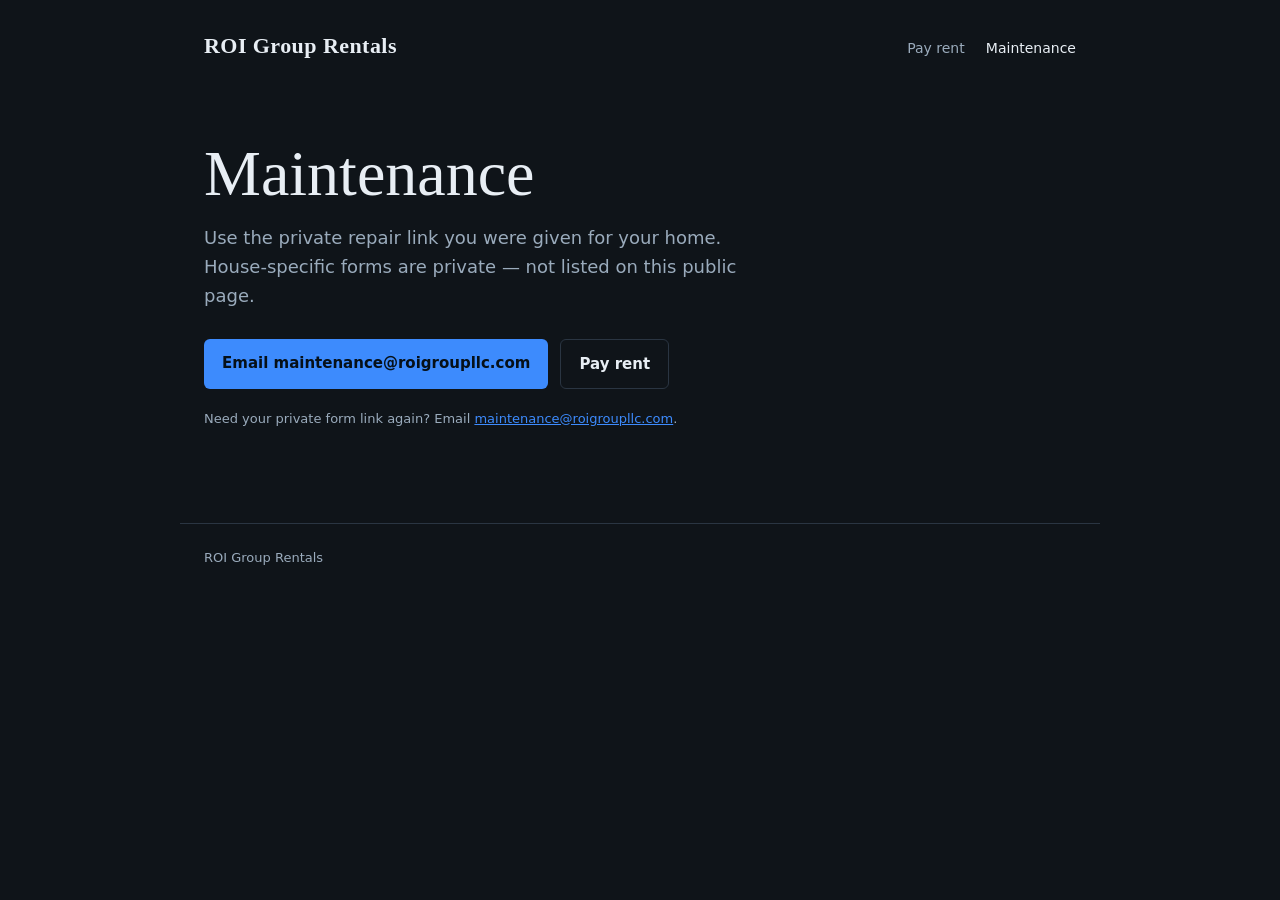
==== maintenance/index.html @ 43073d56 "Scrub personal contact; make Maintenance clickable Replace derick@ with info@ and inquiries@. Add Ma" ====
<!DOCTYPE html>
<html lang="en">
<head>
  <base href="/roi-group/" />
  <meta charset="utf-8" />
  <meta name="viewport" content="width=device-width, initial-scale=1" />
  <title>Maintenance — ROI Group Rentals</title>
  <meta name="robots" content="noindex,nofollow" />
  <link rel="stylesheet" href="../styles.css" />
</head>
<body>
  <header>
    <a class="mark" href="/">ROI Group Rentals</a>
    <nav>
      <a href="/pay/">Pay rent</a>
      <a class="active" href="/maintenance/">Maintenance</a>
    </nav>
  </header>
  <main>
    <h1>Maintenance</h1>
    <p class="lede">Use the private repair link you were given for your home. House-specific forms are private — not listed on this public page.</p>
    <div class="actions">
      <a class="btn" href="mailto:maintenance@roigroupllc.com">Email maintenance@roigroupllc.com</a>
      <a class="btn secondary" href="/pay/">Pay rent</a>
    </div>
    <p class="note" style="margin-top:20px;color:var(--muted)">Need your private form link again? Email <a href="mailto:maintenance@roigroupllc.com">maintenance@roigroupllc.com</a>.</p>
  </main>
  <footer>ROI Group Rentals</footer>
</body>
</html>
---- styles.css ----
:root {
  --bg: #0f1419;
  --ink: #e8eef4;
  --muted: #9aabbc;
  --line: #2a3542;
  --accent: #3d8bfd;
  --card: #171e27;
  --warn: #3a2e14;
  --warn-border: #8a6d2b;
}
* { box-sizing: border-box; }
html, body { margin: 0; padding: 0; }
body {
  font-family: "Source Sans 3", system-ui, sans-serif;
  background: var(--bg);
  color: var(--ink);
  line-height: 1.6;
}
a { color: var(--accent); }
header {
  max-width: 920px;
  margin: 0 auto;
  padding: 28px 24px 0;
  display: flex;
  justify-content: space-between;
  align-items: baseline;
  gap: 16px;
  flex-wrap: wrap;
}
.mark {
  font-family: "Cormorant Garamond", Georgia, serif;
  font-weight: 600;
  font-size: 22px;
  letter-spacing: 0.02em;
  color: var(--ink);
  text-decoration: none;
}
nav a {
  color: var(--muted);
  text-decoration: none;
  font-size: 14px;
  margin-left: 16px;
}
nav a:hover, nav a.active { color: var(--ink); }
main { max-width: 920px; margin: 0 auto; padding: 40px 24px 80px; }
h1 {
  font-family: "Cormorant Garamond", Georgia, serif;
  font-size: clamp(36px, 7vw, 64px);
  font-weight: 500;
  line-height: 1.08;
  margin: 36px 0 16px;
}
h2 {
  font-family: "Cormorant Garamond", Georgia, serif;
  font-size: 28px;
  font-weight: 600;
  margin: 0 0 12px;
}
.lede { font-size: 18px; color: var(--muted); max-width: 48ch; margin-bottom: 28px; }
.actions { display: flex; gap: 12px; flex-wrap: wrap; }
.btn {
  display: inline-block;
  background: var(--accent);
  color: #061018;
  text-decoration: none;
  padding: 12px 18px;
  border-radius: 6px;
  font-weight: 600;
  font-size: 15px;
  border: none;
  cursor: pointer;
}
.btn.secondary {
  background: transparent;
  color: var(--ink);
  border: 1px solid var(--line);
}
.btn.block { display: block; width: 100%; text-align: center; padding: 14px 18px; font-size: 16px; }
section {
  margin-top: 56px;
  padding-top: 24px;
  border-top: 1px solid var(--line);
}
.grid {
  display: grid;
  grid-template-columns: repeat(auto-fit, minmax(220px, 1fr));
  gap: 16px;
  margin-top: 20px;
}
article, .card {
  background: var(--card);
  border: 1px solid var(--line);
  padding: 20px;
  border-radius: 8px;
}
article strong, .card strong { display: block; margin-bottom: 8px; color: var(--ink); }
p { margin: 0 0 14px; color: var(--muted); max-width: 62ch; }
.emergency {
  background: var(--warn);
  border: 1px solid var(--warn-border);
  border-radius: 8px;
  padding: 14px 16px;
  margin: 20px 0;
  color: #f5e6b8;
}
label { display: block; font-size: 13px; color: var(--muted); margin: 14px 0 6px; }
input, select {
  width: 100%;
  padding: 12px 14px;
  border-radius: 6px;
  border: 1px solid var(--line);
  background: #0c1117;
  color: var(--ink);
  font-size: 16px;
}
.note {
  font-size: 13px;
  color: var(--muted);
  margin-top: 16px;
}
address { font-style: normal; color: var(--ink); }
footer {
  max-width: 920px;
  margin: 0 auto;
  padding: 24px;
  color: var(--muted);
  font-size: 13px;
  border-top: 1px solid var(--line);
}
.payee {
  font-family: ui-monospace, SFMono-Regular, Menlo, monospace;
  font-size: 14px;
  background: #0c1117;
  border: 1px solid var(--line);
  border-radius: 8px;
  padding: 16px;
  color: var(--ink);
  margin: 16px 0;
}
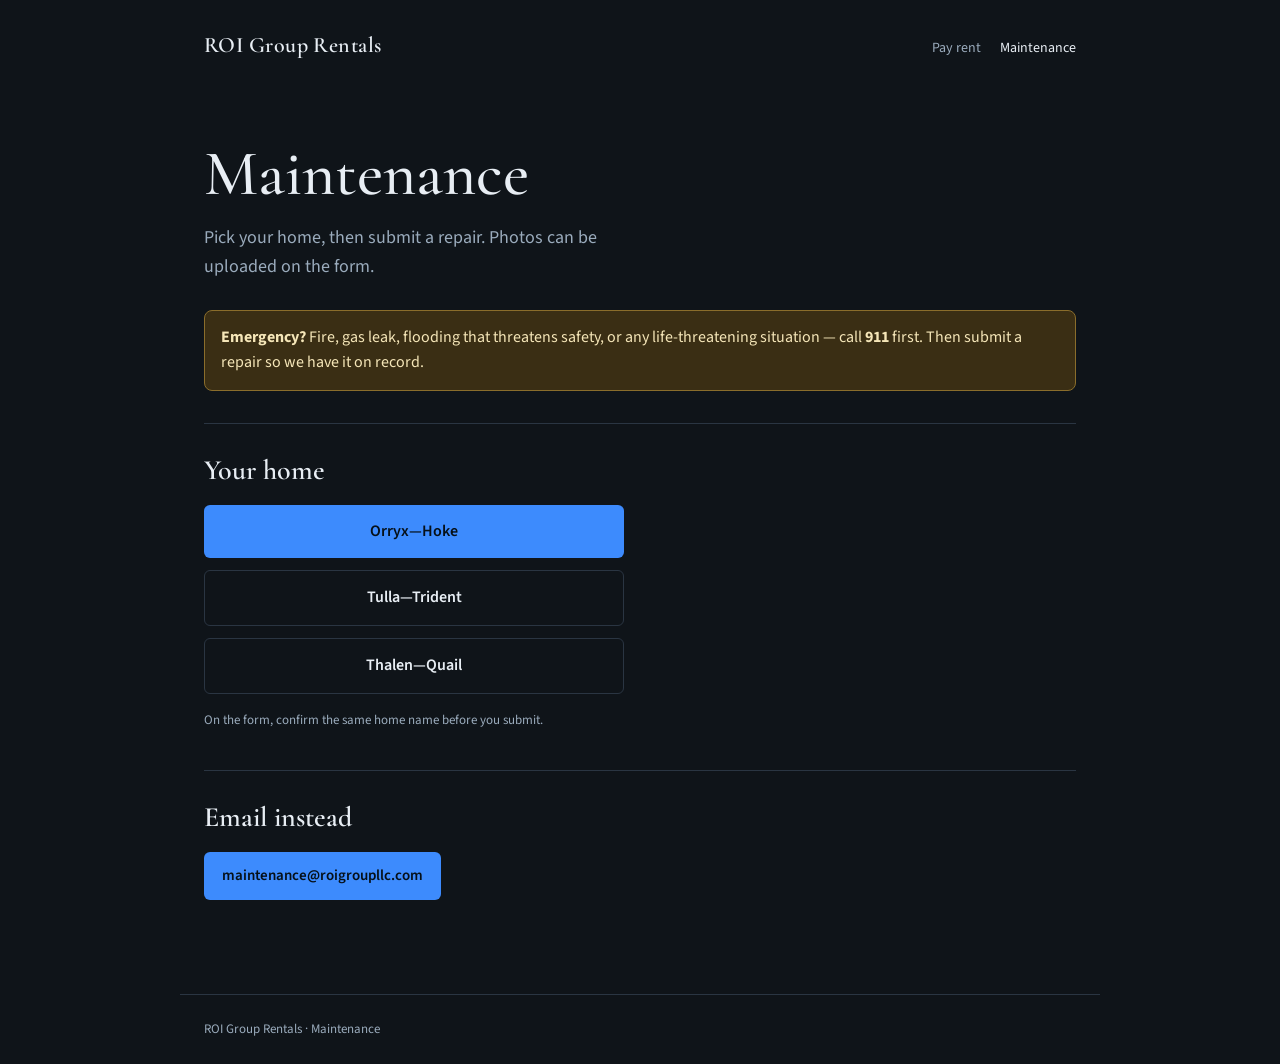
==== commit 1e585727: "ROI maintenance Option A: short-name picker → combined Form Hub lists Orryx—Hoke / Tulla—Trident / T" ====
--- a/maintenance/index.html
+++ b/maintenance/index.html
@@ -1,11 +1,14 @@
 <!DOCTYPE html>
 <html lang="en">
 <head>
-  <base href="/roi-group/" />
+  <base href="/" />
   <meta charset="utf-8" />
   <meta name="viewport" content="width=device-width, initial-scale=1" />
   <title>Maintenance — ROI Group Rentals</title>
   <meta name="robots" content="noindex,nofollow" />
+  <link rel="preconnect" href="https://fonts.googleapis.com" />
+  <link rel="preconnect" href="https://fonts.gstatic.com" crossorigin />
+  <link href="https://fonts.googleapis.com/css2?family=Cormorant+Garamond:wght@500;600&family=Source+Sans+3:wght@400;500;600&display=swap" rel="stylesheet" />
   <link rel="stylesheet" href="../styles.css" />
 </head>
 <body>
@@ -18,13 +21,28 @@
   </header>
   <main>
     <h1>Maintenance</h1>
-    <p class="lede">Use the private repair link you were given for your home. House-specific forms are private — not listed on this public page.</p>
-    <div class="actions">
-      <a class="btn" href="mailto:maintenance@roigroupllc.com">Email maintenance@roigroupllc.com</a>
-      <a class="btn secondary" href="/pay/">Pay rent</a>
+    <p class="lede">Pick your home, then submit a repair. Photos can be uploaded on the form.</p>
+
+    <div class="emergency">
+      <strong>Emergency?</strong>
+      Fire, gas leak, flooding that threatens safety, or any life-threatening situation — call <strong>911</strong> first. Then submit a repair so we have it on record.
     </div>
-    <p class="note" style="margin-top:20px;color:var(--muted)">Need your private form link again? Email <a href="mailto:maintenance@roigroupllc.com">maintenance@roigroupllc.com</a>.</p>
+
+    <section style="margin-top:32px">
+      <h2>Your home</h2>
+      <div class="actions" style="flex-direction:column;max-width:420px">
+        <a class="btn block" href="https://docs.google.com/forms/d/e/1FAIpQLSfF4XfoGz9aMfP0pE9vhT10QukDkgYCDHRSIXoYEZxDbDcD9g/viewform" target="_blank" rel="noopener">Orryx—Hoke</a>
+        <a class="btn block secondary" href="https://docs.google.com/forms/d/e/1FAIpQLSfF4XfoGz9aMfP0pE9vhT10QukDkgYCDHRSIXoYEZxDbDcD9g/viewform" target="_blank" rel="noopener">Tulla—Trident</a>
+        <a class="btn block secondary" href="https://docs.google.com/forms/d/e/1FAIpQLSfF4XfoGz9aMfP0pE9vhT10QukDkgYCDHRSIXoYEZxDbDcD9g/viewform" target="_blank" rel="noopener">Thalen—Quail</a>
+      </div>
+      <p class="note" style="margin-top:16px">On the form, confirm the same home name before you submit.</p>
+    </section>
+
+    <section style="margin-top:40px">
+      <h2>Email instead</h2>
+      <p><a class="btn" href="mailto:maintenance@roigroupllc.com">maintenance@roigroupllc.com</a></p>
+    </section>
   </main>
-  <footer>ROI Group Rentals</footer>
+  <footer>ROI Group Rentals · Maintenance</footer>
 </body>
 </html>
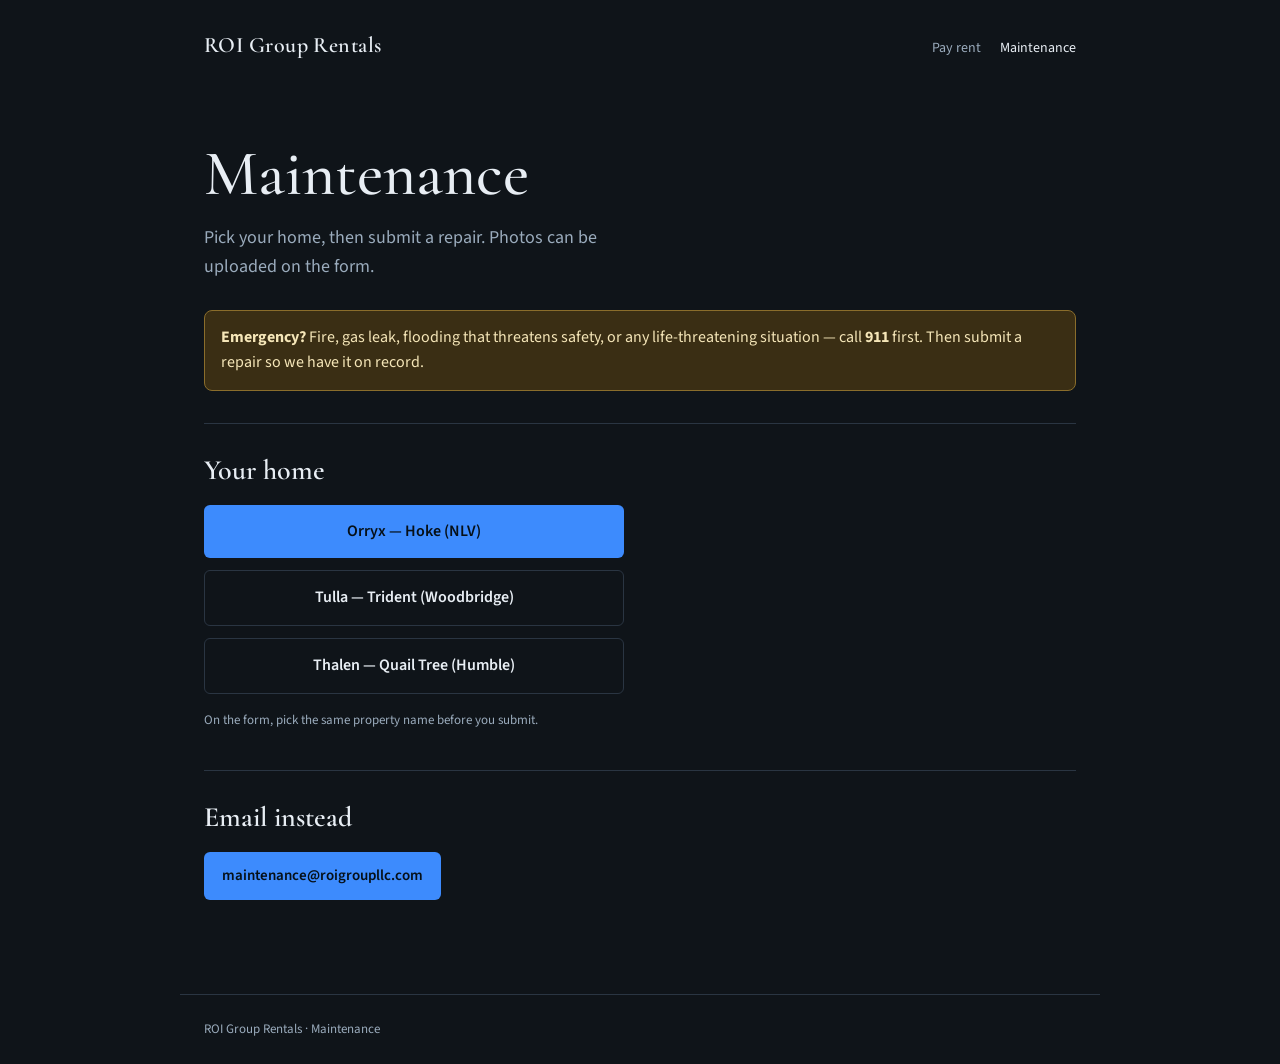
==== commit c03ad392: "Match maintenance picker labels to Form property dropdown Orryx — Hoke (NLV) / Tulla — Trident (Wood" ====
--- a/maintenance/index.html
+++ b/maintenance/index.html
@@ -31,11 +31,11 @@
     <section style="margin-top:32px">
       <h2>Your home</h2>
       <div class="actions" style="flex-direction:column;max-width:420px">
-        <a class="btn block" href="https://docs.google.com/forms/d/e/1FAIpQLSfF4XfoGz9aMfP0pE9vhT10QukDkgYCDHRSIXoYEZxDbDcD9g/viewform" target="_blank" rel="noopener">Orryx—Hoke</a>
-        <a class="btn block secondary" href="https://docs.google.com/forms/d/e/1FAIpQLSfF4XfoGz9aMfP0pE9vhT10QukDkgYCDHRSIXoYEZxDbDcD9g/viewform" target="_blank" rel="noopener">Tulla—Trident</a>
-        <a class="btn block secondary" href="https://docs.google.com/forms/d/e/1FAIpQLSfF4XfoGz9aMfP0pE9vhT10QukDkgYCDHRSIXoYEZxDbDcD9g/viewform" target="_blank" rel="noopener">Thalen—Quail</a>
+        <a class="btn block" href="https://docs.google.com/forms/d/e/1FAIpQLSfF4XfoGz9aMfP0pE9vhT10QukDkgYCDHRSIXoYEZxDbDcD9g/viewform" target="_blank" rel="noopener">Orryx — Hoke (NLV)</a>
+        <a class="btn block secondary" href="https://docs.google.com/forms/d/e/1FAIpQLSfF4XfoGz9aMfP0pE9vhT10QukDkgYCDHRSIXoYEZxDbDcD9g/viewform" target="_blank" rel="noopener">Tulla — Trident (Woodbridge)</a>
+        <a class="btn block secondary" href="https://docs.google.com/forms/d/e/1FAIpQLSfF4XfoGz9aMfP0pE9vhT10QukDkgYCDHRSIXoYEZxDbDcD9g/viewform" target="_blank" rel="noopener">Thalen — Quail Tree (Humble)</a>
       </div>
-      <p class="note" style="margin-top:16px">On the form, confirm the same home name before you submit.</p>
+      <p class="note" style="margin-top:16px">On the form, pick the same property name before you submit.</p>
     </section>
 
     <section style="margin-top:40px">
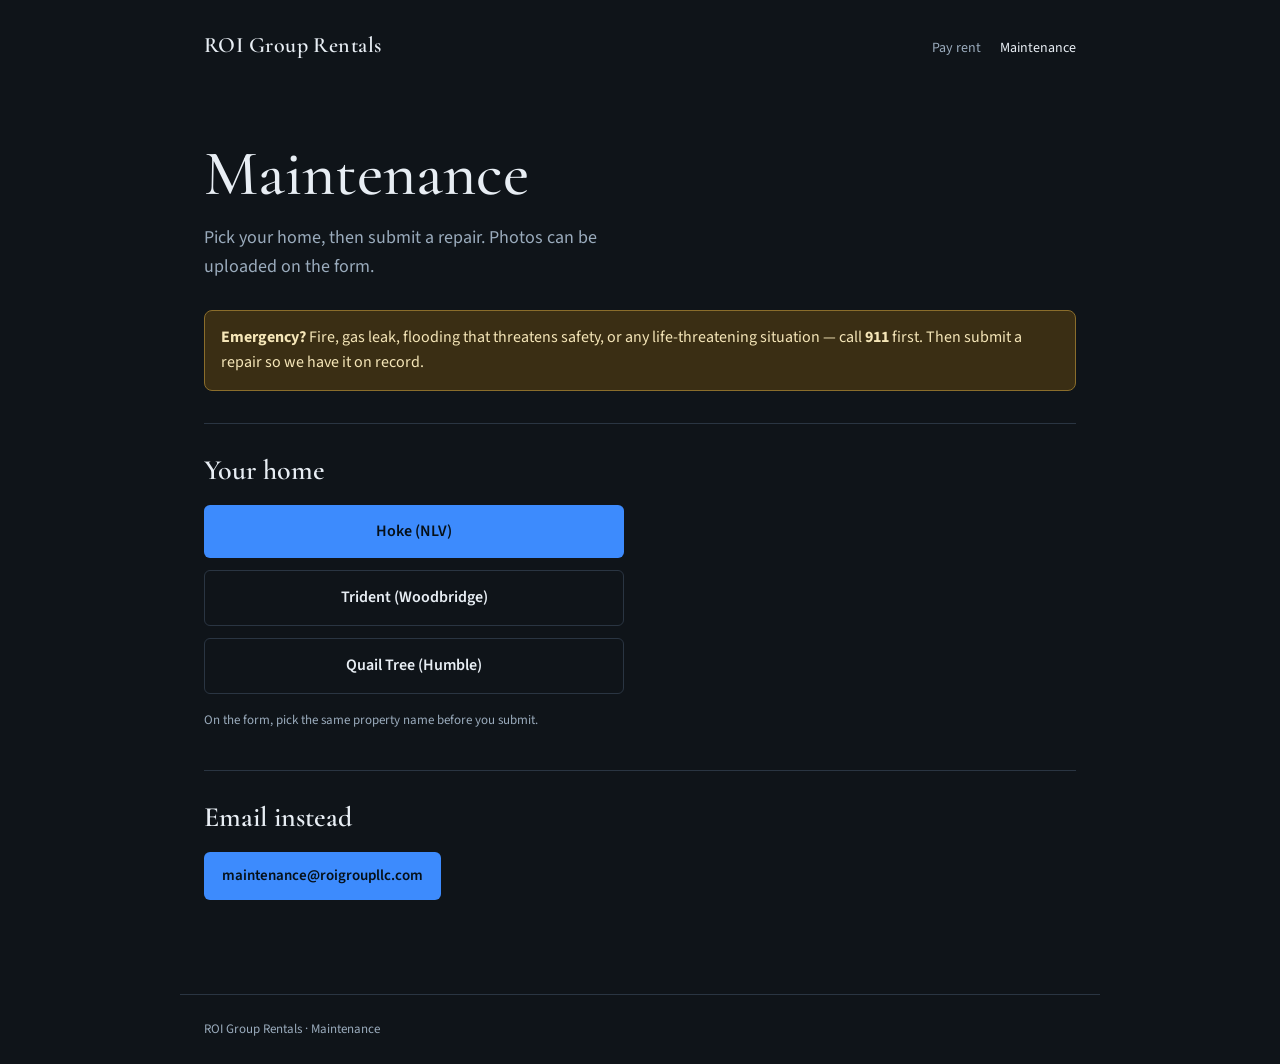
==== commit a578edd8: "Maintenance picker: Hoke / Trident / Quail Tree only Drop Orryx/Tulla/Thalen from tenant-facing labe" ====
--- a/maintenance/index.html
+++ b/maintenance/index.html
@@ -31,9 +31,9 @@
     <section style="margin-top:32px">
       <h2>Your home</h2>
       <div class="actions" style="flex-direction:column;max-width:420px">
-        <a class="btn block" href="https://docs.google.com/forms/d/e/1FAIpQLSfF4XfoGz9aMfP0pE9vhT10QukDkgYCDHRSIXoYEZxDbDcD9g/viewform" target="_blank" rel="noopener">Orryx — Hoke (NLV)</a>
-        <a class="btn block secondary" href="https://docs.google.com/forms/d/e/1FAIpQLSfF4XfoGz9aMfP0pE9vhT10QukDkgYCDHRSIXoYEZxDbDcD9g/viewform" target="_blank" rel="noopener">Tulla — Trident (Woodbridge)</a>
-        <a class="btn block secondary" href="https://docs.google.com/forms/d/e/1FAIpQLSfF4XfoGz9aMfP0pE9vhT10QukDkgYCDHRSIXoYEZxDbDcD9g/viewform" target="_blank" rel="noopener">Thalen — Quail Tree (Humble)</a>
+        <a class="btn block" href="https://docs.google.com/forms/d/e/1FAIpQLSfF4XfoGz9aMfP0pE9vhT10QukDkgYCDHRSIXoYEZxDbDcD9g/viewform" target="_blank" rel="noopener">Hoke (NLV)</a>
+        <a class="btn block secondary" href="https://docs.google.com/forms/d/e/1FAIpQLSfF4XfoGz9aMfP0pE9vhT10QukDkgYCDHRSIXoYEZxDbDcD9g/viewform" target="_blank" rel="noopener">Trident (Woodbridge)</a>
+        <a class="btn block secondary" href="https://docs.google.com/forms/d/e/1FAIpQLSfF4XfoGz9aMfP0pE9vhT10QukDkgYCDHRSIXoYEZxDbDcD9g/viewform" target="_blank" rel="noopener">Quail Tree (Humble)</a>
       </div>
       <p class="note" style="margin-top:16px">On the form, pick the same property name before you submit.</p>
     </section>
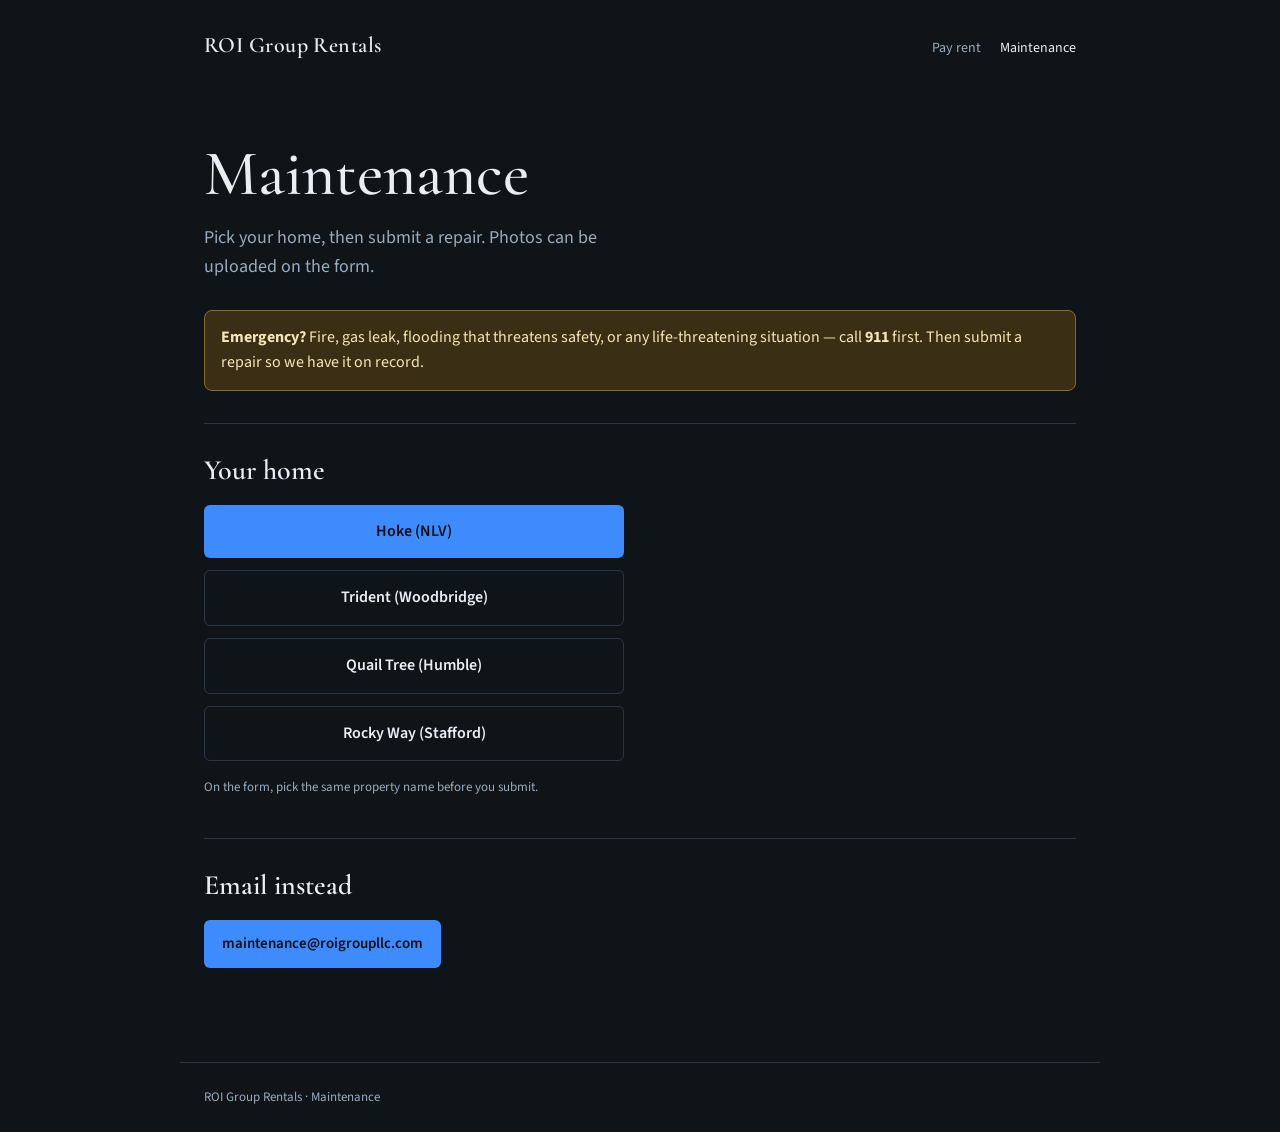
==== commit 336273ee: "Add Rocky Way (Stafford) to /maintenance/ home picker Fourth property button on the combined mainten" ====
--- a/maintenance/index.html
+++ b/maintenance/index.html
@@ -34,6 +34,7 @@
         <a class="btn block" href="https://docs.google.com/forms/d/e/1FAIpQLSfF4XfoGz9aMfP0pE9vhT10QukDkgYCDHRSIXoYEZxDbDcD9g/viewform" target="_blank" rel="noopener">Hoke (NLV)</a>
         <a class="btn block secondary" href="https://docs.google.com/forms/d/e/1FAIpQLSfF4XfoGz9aMfP0pE9vhT10QukDkgYCDHRSIXoYEZxDbDcD9g/viewform" target="_blank" rel="noopener">Trident (Woodbridge)</a>
         <a class="btn block secondary" href="https://docs.google.com/forms/d/e/1FAIpQLSfF4XfoGz9aMfP0pE9vhT10QukDkgYCDHRSIXoYEZxDbDcD9g/viewform" target="_blank" rel="noopener">Quail Tree (Humble)</a>
+        <a class="btn block secondary" href="https://docs.google.com/forms/d/e/1FAIpQLSfF4XfoGz9aMfP0pE9vhT10QukDkgYCDHRSIXoYEZxDbDcD9g/viewform" target="_blank" rel="noopener">Rocky Way (Stafford)</a>
       </div>
       <p class="note" style="margin-top:16px">On the form, pick the same property name before you submit.</p>
     </section>
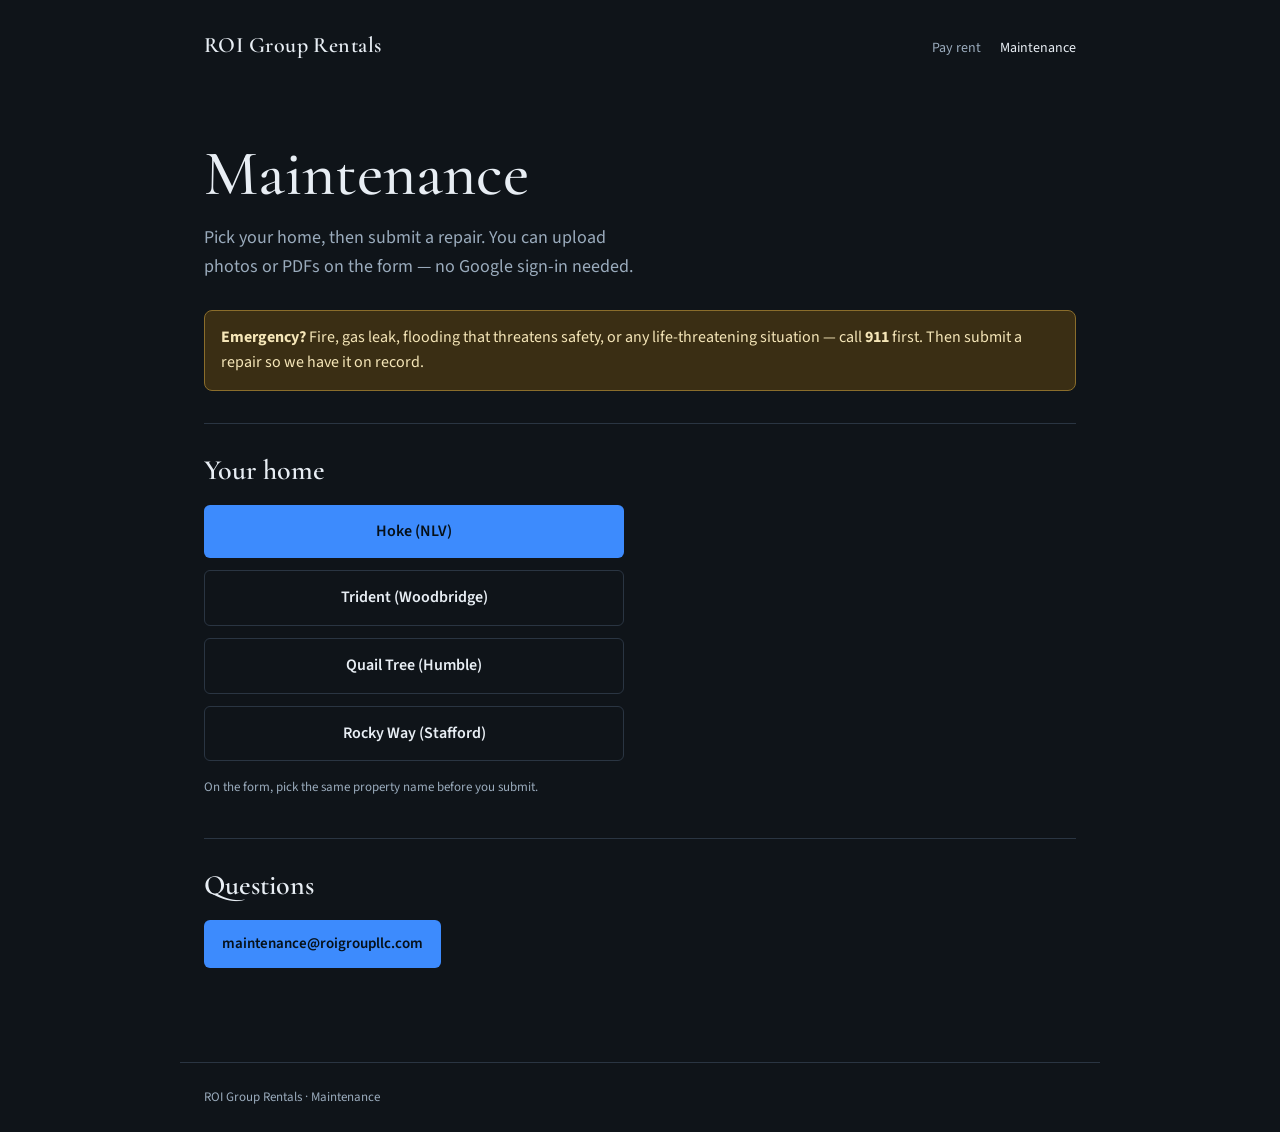
==== commit d575a136: "Point /maintenance/ hub and house pages at anonymous Tally form Tenants submit repairs (with photo/P" ====
--- a/maintenance/index.html
+++ b/maintenance/index.html
@@ -21,7 +21,7 @@
   </header>
   <main>
     <h1>Maintenance</h1>
-    <p class="lede">Pick your home, then submit a repair. Photos can be uploaded on the form.</p>
+    <p class="lede">Pick your home, then submit a repair. You can upload photos or PDFs on the form — no Google sign-in needed.</p>
 
     <div class="emergency">
       <strong>Emergency?</strong>
@@ -31,16 +31,16 @@
     <section style="margin-top:32px">
       <h2>Your home</h2>
       <div class="actions" style="flex-direction:column;max-width:420px">
-        <a class="btn block" href="https://docs.google.com/forms/d/e/1FAIpQLSfF4XfoGz9aMfP0pE9vhT10QukDkgYCDHRSIXoYEZxDbDcD9g/viewform" target="_blank" rel="noopener">Hoke (NLV)</a>
-        <a class="btn block secondary" href="https://docs.google.com/forms/d/e/1FAIpQLSfF4XfoGz9aMfP0pE9vhT10QukDkgYCDHRSIXoYEZxDbDcD9g/viewform" target="_blank" rel="noopener">Trident (Woodbridge)</a>
-        <a class="btn block secondary" href="https://docs.google.com/forms/d/e/1FAIpQLSfF4XfoGz9aMfP0pE9vhT10QukDkgYCDHRSIXoYEZxDbDcD9g/viewform" target="_blank" rel="noopener">Quail Tree (Humble)</a>
-        <a class="btn block secondary" href="https://docs.google.com/forms/d/e/1FAIpQLSfF4XfoGz9aMfP0pE9vhT10QukDkgYCDHRSIXoYEZxDbDcD9g/viewform" target="_blank" rel="noopener">Rocky Way (Stafford)</a>
+        <a class="btn block" href="https://tally.so/r/5BNgkb" target="_blank" rel="noopener">Hoke (NLV)</a>
+        <a class="btn block secondary" href="https://tally.so/r/5BNgkb" target="_blank" rel="noopener">Trident (Woodbridge)</a>
+        <a class="btn block secondary" href="https://tally.so/r/5BNgkb" target="_blank" rel="noopener">Quail Tree (Humble)</a>
+        <a class="btn block secondary" href="https://tally.so/r/5BNgkb" target="_blank" rel="noopener">Rocky Way (Stafford)</a>
       </div>
       <p class="note" style="margin-top:16px">On the form, pick the same property name before you submit.</p>
     </section>
 
     <section style="margin-top:40px">
-      <h2>Email instead</h2>
+      <h2>Questions</h2>
       <p><a class="btn" href="mailto:maintenance@roigroupllc.com">maintenance@roigroupllc.com</a></p>
     </section>
   </main>
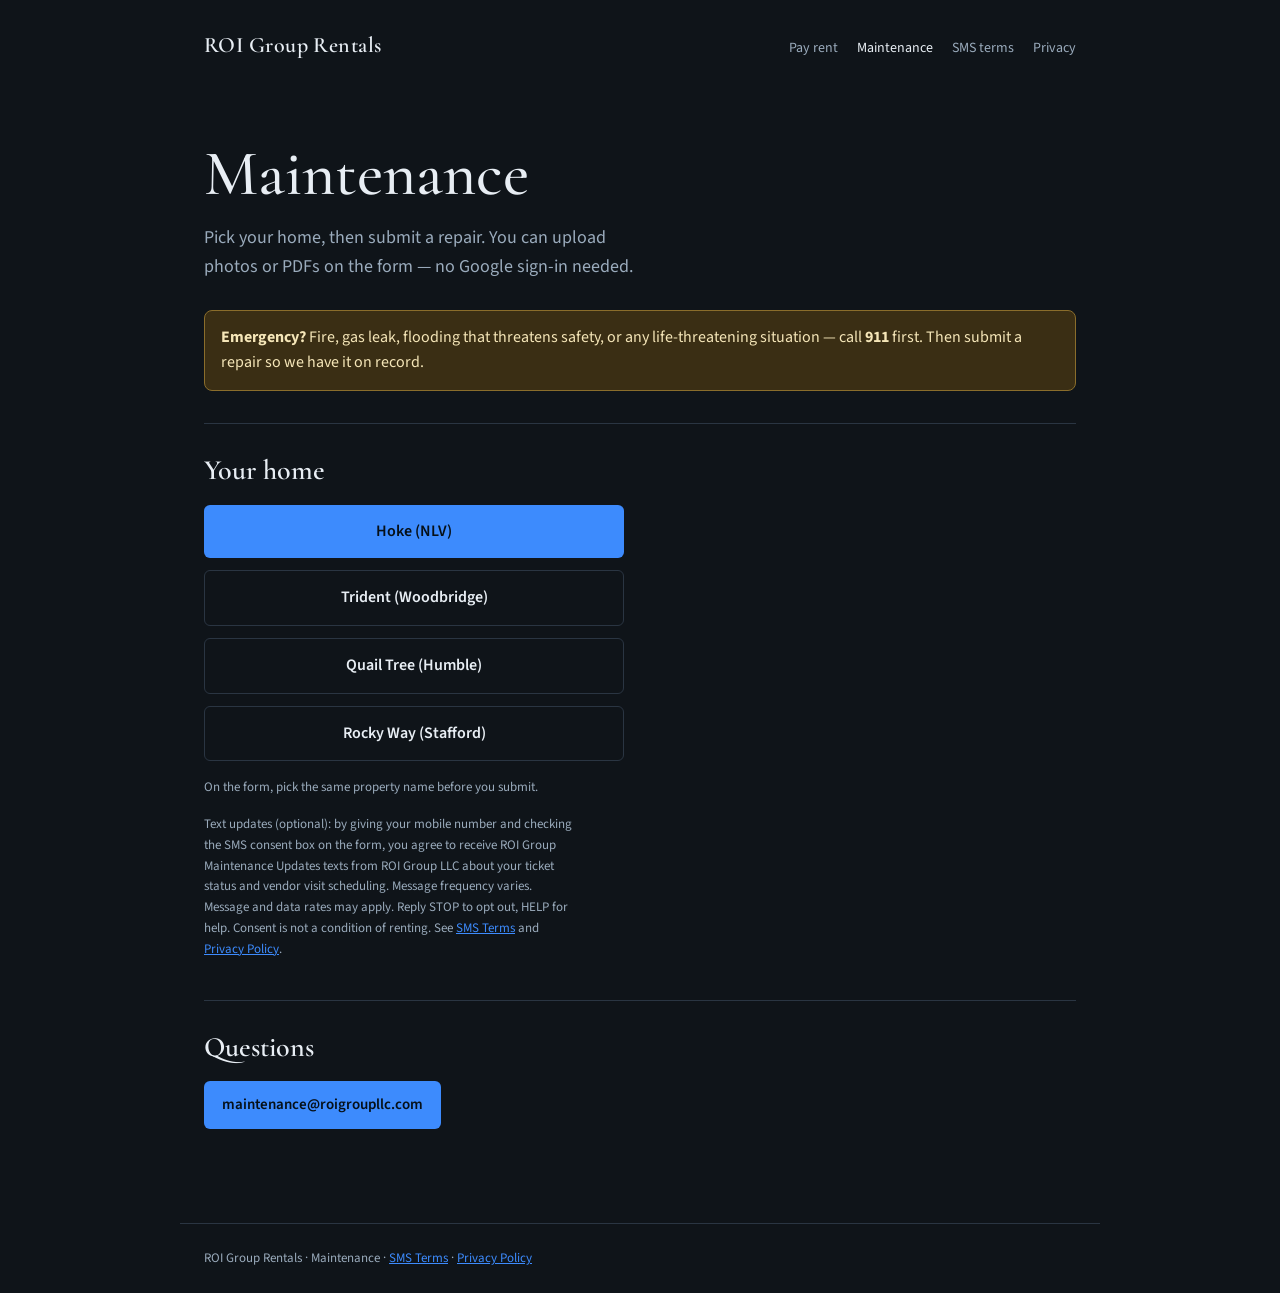
==== commit b4fc47fc: "Link SMS terms and privacy from maintenance hub; add SMS consent line" ====
--- a/maintenance/index.html
+++ b/maintenance/index.html
@@ -17,6 +17,8 @@
     <nav>
       <a href="/pay/">Pay rent</a>
       <a class="active" href="/maintenance/">Maintenance</a>
+      <a href="/sms/">SMS terms</a>
+      <a href="/privacy/">Privacy</a>
     </nav>
   </header>
   <main>
@@ -37,6 +39,7 @@
         <a class="btn block secondary" href="https://tally.so/r/5BNgkb" target="_blank" rel="noopener">Rocky Way (Stafford)</a>
       </div>
       <p class="note" style="margin-top:16px">On the form, pick the same property name before you submit.</p>
+      <p class="note">Text updates (optional): by giving your mobile number and checking the SMS consent box on the form, you agree to receive ROI Group Maintenance Updates texts from ROI Group LLC about your ticket status and vendor visit scheduling. Message frequency varies. Message and data rates may apply. Reply STOP to opt out, HELP for help. Consent is not a condition of renting. See <a href="/sms/">SMS Terms</a> and <a href="/privacy/">Privacy Policy</a>.</p>
     </section>
 
     <section style="margin-top:40px">
@@ -44,6 +47,6 @@
       <p><a class="btn" href="mailto:maintenance@roigroupllc.com">maintenance@roigroupllc.com</a></p>
     </section>
   </main>
-  <footer>ROI Group Rentals · Maintenance</footer>
+  <footer>ROI Group Rentals · Maintenance · <a href="/sms/">SMS Terms</a> · <a href="/privacy/">Privacy Policy</a></footer>
 </body>
 </html>
